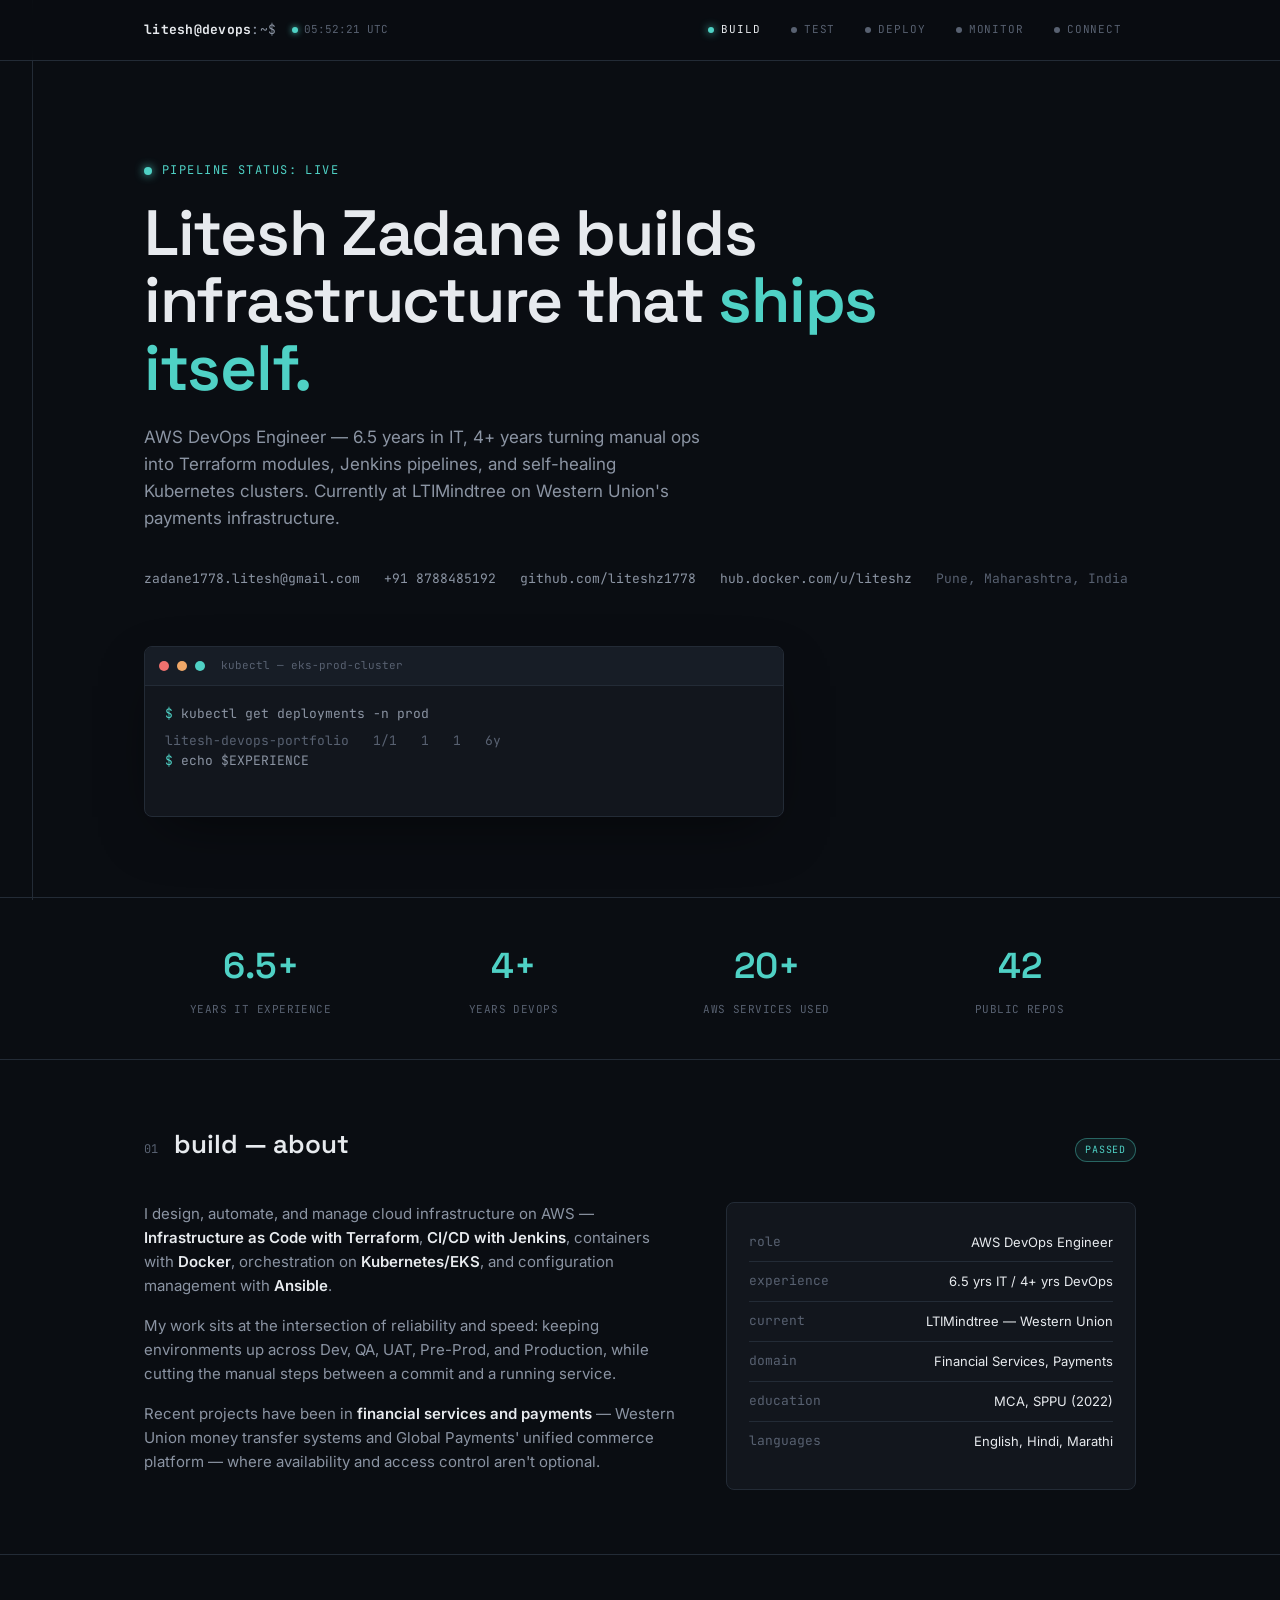
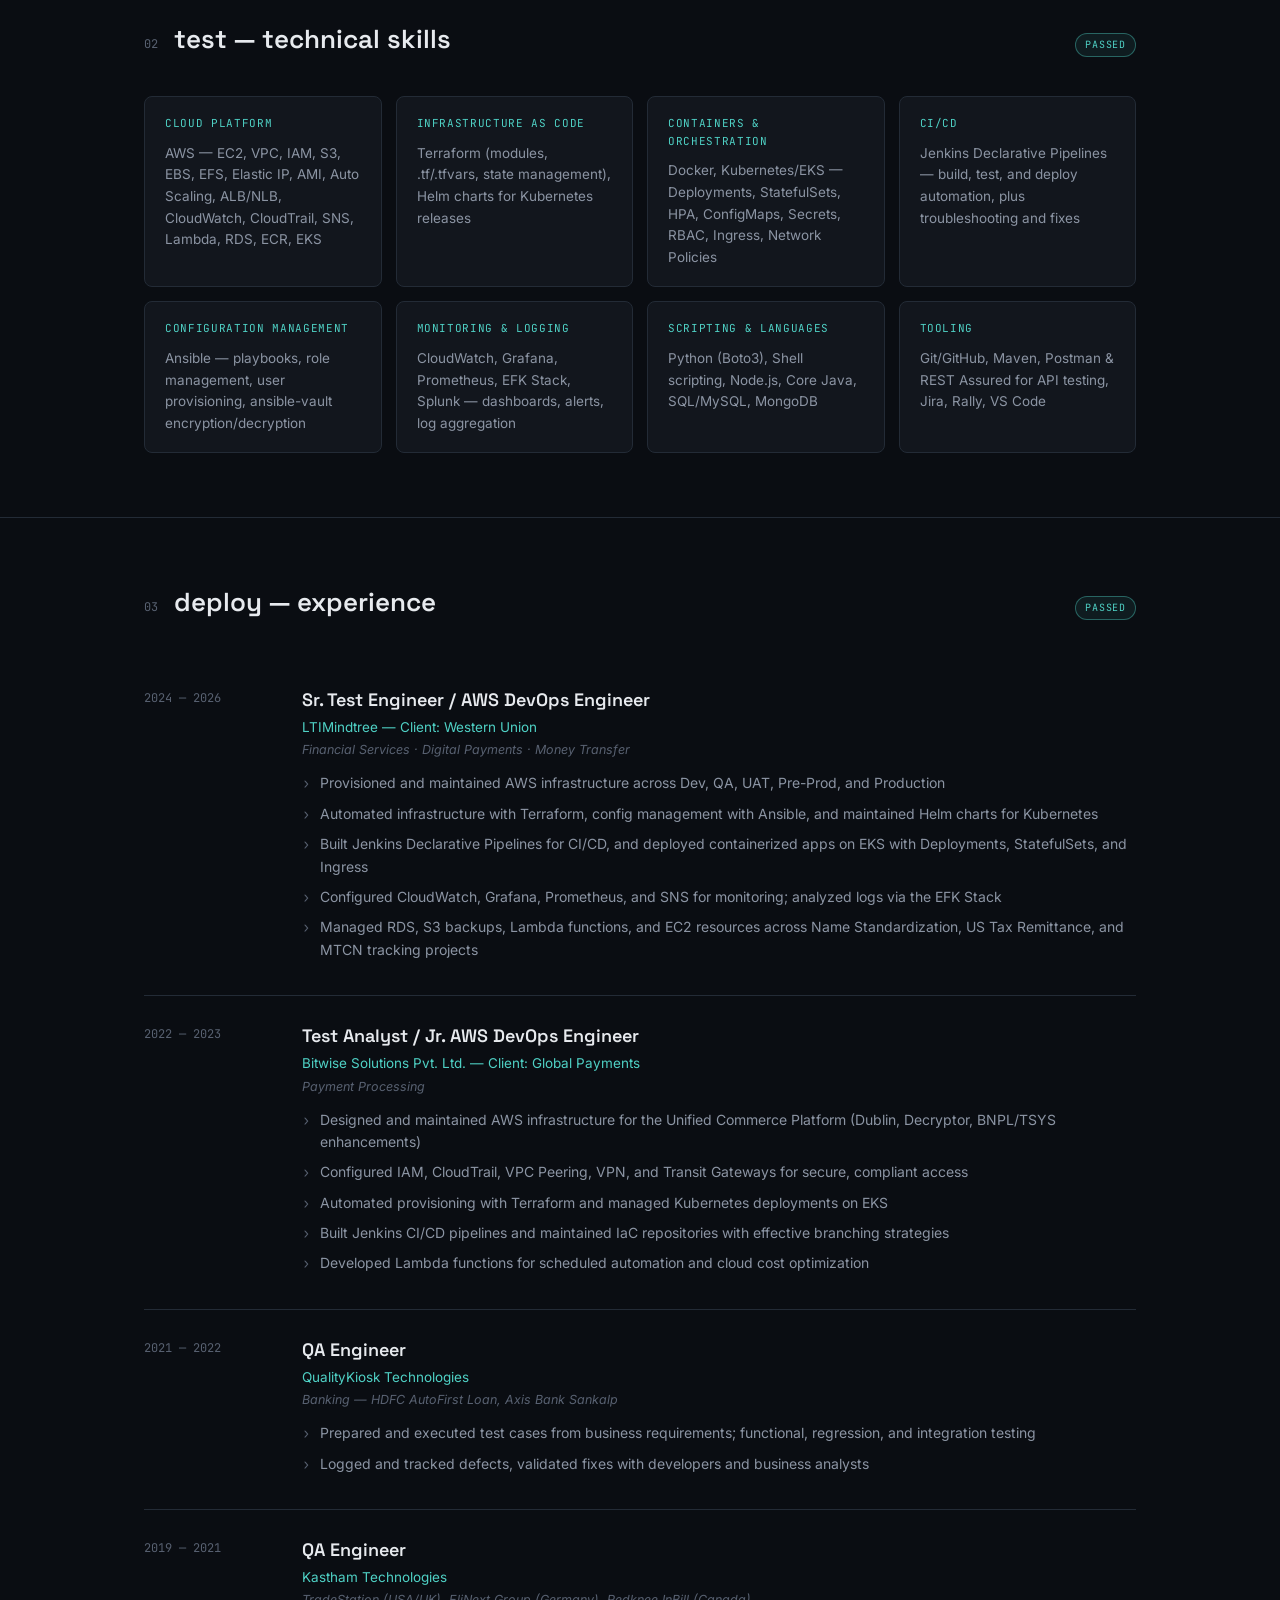
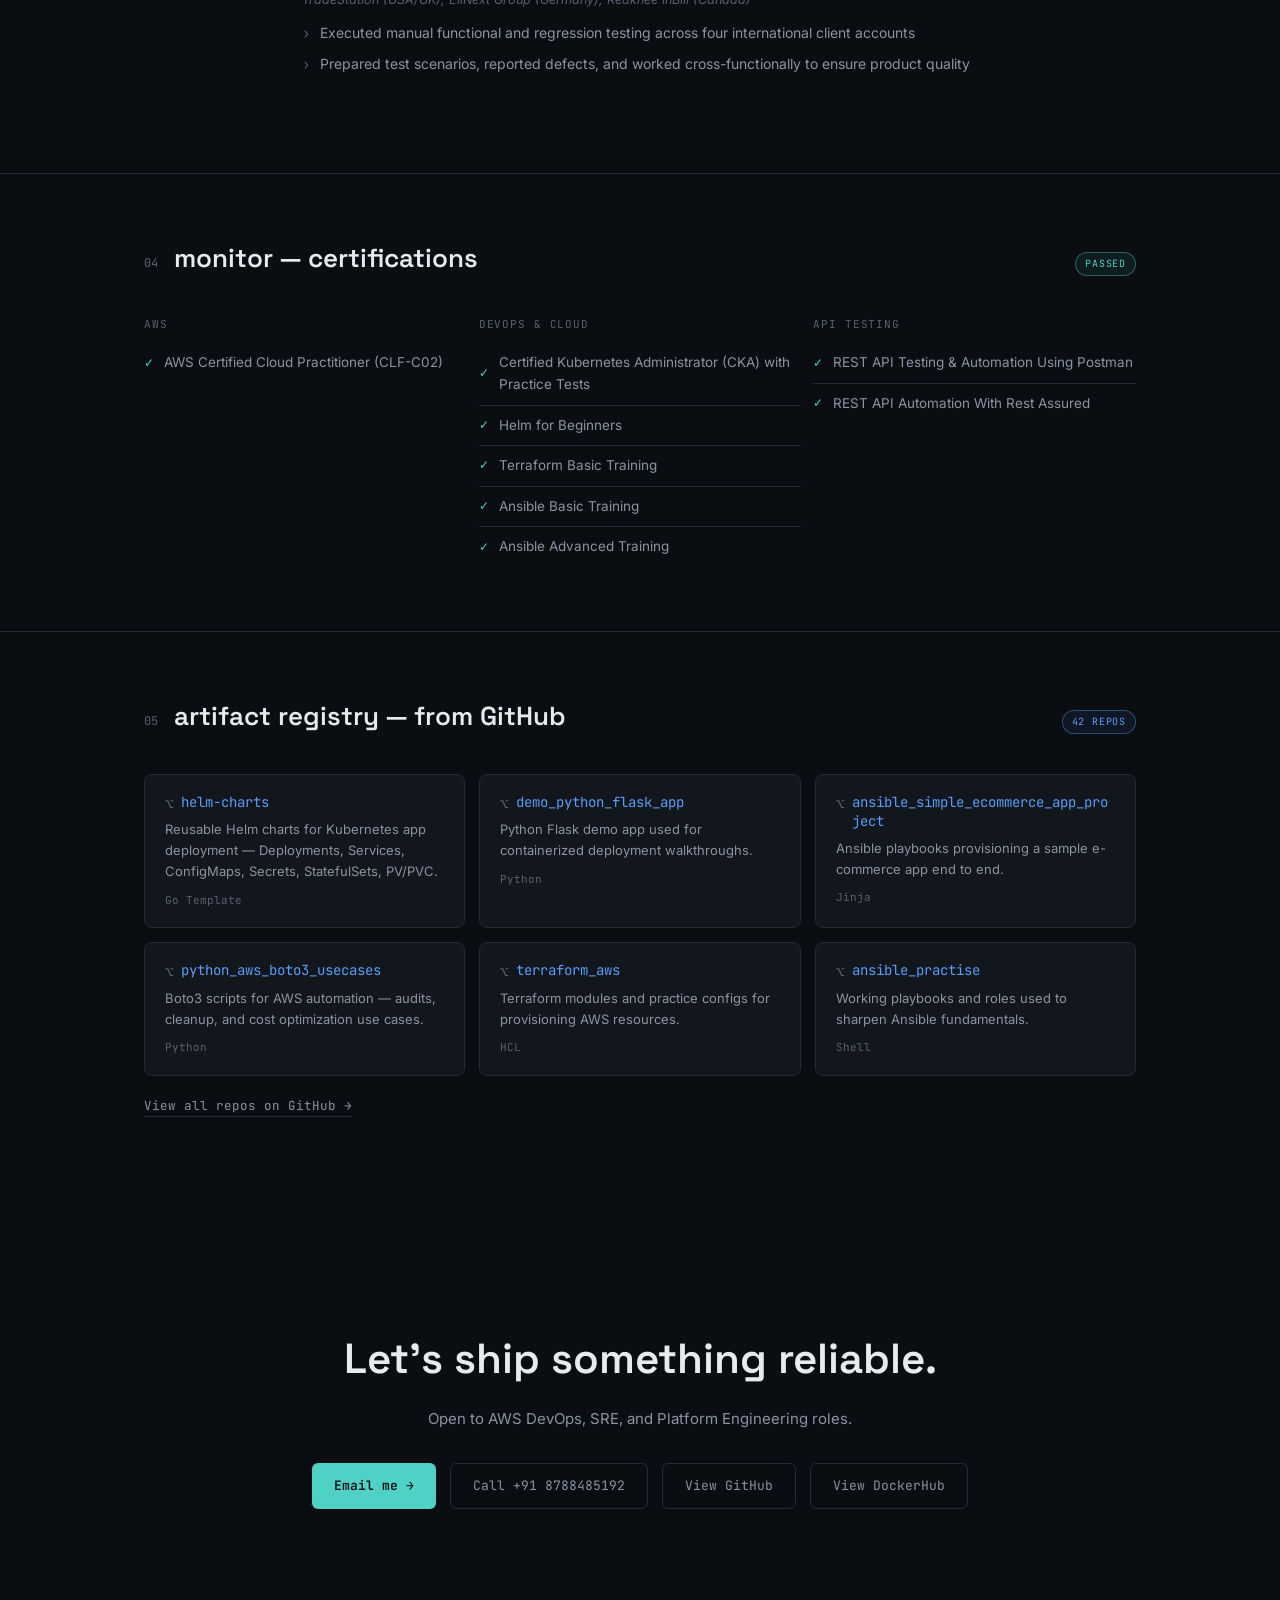
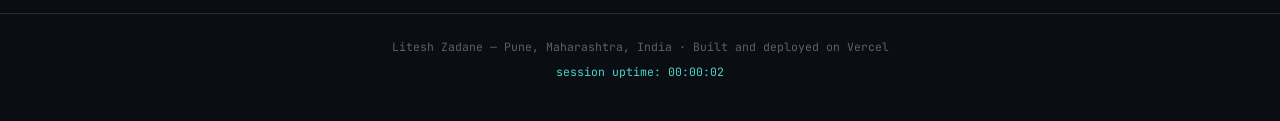
==== index.html @ 0a207b09 "Added code changes to handle error status codes - 22/07/2026" ====
<!DOCTYPE html>
<html lang="en">
<head>
<meta charset="UTF-8">
<meta name="viewport" content="width=device-width, initial-scale=1.0">
<title>Litesh Zadane — AWS DevOps Engineer</title>
<meta name="description" content="Litesh Zadane, AWS DevOps Engineer. Infrastructure as Code, Kubernetes, CI/CD, and cloud automation.">
<link rel="preconnect" href="https://fonts.googleapis.com">
<link href="https://fonts.googleapis.com/css2?family=Space+Grotesk:wght@400;500;600;700&family=Inter:wght@400;500;600&family=JetBrains+Mono:wght@400;500;600&display=swap" rel="stylesheet">
<style>
  :root{
    --bg:#0A0D12;
    --surface:#12161D;
    --surface-alt:#171D26;
    --border:#232B36;
    --text:#E7EAEE;
    --text-dim:#8B94A3;
    --text-faint:#586171;
    --teal:#4FD1C5;
    --amber:#F0A868;
    --blue:#5B9DF9;
    --red:#F0716E;
    --display: 'Space Grotesk', sans-serif;
    --body: 'Inter', sans-serif;
    --mono: 'JetBrains Mono', monospace;
  }
  *{margin:0;padding:0;box-sizing:border-box;}
  html{scroll-behavior:smooth;}
  body{
    background:var(--bg);
    color:var(--text);
    font-family:var(--body);
    line-height:1.6;
    overflow-x:hidden;
  }
  a{color:inherit;text-decoration:none;}
  .wrap{max-width:1040px;margin:0 auto;padding:0 24px;}

  /* ---------- Pipeline nav ---------- */
  .pipeline-nav{
    position:sticky;top:0;z-index:100;
    background:rgba(10,13,18,0.88);
    backdrop-filter:blur(10px);
    border-bottom:1px solid var(--border);
  }
  .pipeline-nav .wrap{
    display:flex;align-items:center;justify-content:space-between;
    height:60px;
  }
  .brand-group{display:flex;align-items:center;gap:16px;}
  .brand{font-family:var(--mono);font-size:13px;color:var(--text-dim);letter-spacing:0.02em;}
  .brand b{color:var(--text);}
  .live-clock{
    font-family:var(--mono);font-size:11px;color:var(--text-faint);
    display:flex;align-items:center;gap:6px;
  }
  .live-clock .pulse-dot{
    width:6px;height:6px;border-radius:50%;background:var(--teal);
    box-shadow:0 0 6px var(--teal);animation:pulse 2s ease-in-out infinite;
  }
  .stages{display:flex;gap:2px;align-items:center;}
  .stage-link{
    font-family:var(--mono);font-size:11px;letter-spacing:0.08em;text-transform:uppercase;
    color:var(--text-faint);padding:8px 14px;border-radius:3px;
    display:flex;align-items:center;gap:7px;transition:color .2s;
    cursor:pointer;
  }
  .stage-link .dot{width:6px;height:6px;border-radius:50%;background:var(--text-faint);transition:background .3s,box-shadow .3s;}
  .stage-link.active{color:var(--text);}
  .stage-link.active .dot{background:var(--teal);box-shadow:0 0 8px var(--teal);}
  .stage-link:hover{color:var(--text);}
  @media (max-width:720px){
    .stage-link span.label{display:none;}
    .stages{gap:10px;}
    .live-clock{display:none;}
  }

  /* ---------- Vertical pipeline rail ---------- */
  .rail{
    position:fixed;left:32px;top:0;bottom:0;width:1px;
    background:var(--border);z-index:1;
    display:none;
  }
  @media (min-width:1120px){.rail{display:block;}}
  .rail-fill{
    position:absolute;left:0;top:0;width:1px;background:var(--teal);
    height:0%;transition:height .15s linear;
    box-shadow:0 0 10px var(--teal);
  }

  /* ---------- Hero ---------- */
  .hero{padding:100px 0 80px;position:relative;}
  .eyebrow{
    font-family:var(--mono);font-size:12px;color:var(--teal);
    letter-spacing:0.12em;text-transform:uppercase;margin-bottom:20px;
    display:flex;align-items:center;gap:10px;
  }
  .eyebrow::before{content:'';width:8px;height:8px;background:var(--teal);border-radius:50%;
    box-shadow:0 0 10px var(--teal);animation:pulse 2s ease-in-out infinite;}
  @keyframes pulse{0%,100%{opacity:1;}50%{opacity:0.4;}}
  h1{
    font-family:var(--display);font-size:clamp(38px,6vw,64px);font-weight:600;
    line-height:1.05;letter-spacing:-0.02em;max-width:820px;
  }
  h1 .accent{color:var(--teal);}
  .hero-sub{
    font-size:17px;color:var(--text-dim);max-width:560px;margin-top:22px;
  }
  .hero-meta{
    display:flex;flex-wrap:wrap;gap:24px;margin-top:36px;
    font-family:var(--mono);font-size:13px;color:var(--text-faint);
  }
  .hero-meta a{color:var(--text-dim);border-bottom:1px solid transparent;transition:.2s;}
  .hero-meta a:hover{color:var(--teal);border-color:var(--teal);}

  /* terminal */
  .terminal{
    margin-top:56px;background:var(--surface);border:1px solid var(--border);
    border-radius:8px;overflow:hidden;max-width:640px;
    box-shadow:0 20px 60px -20px rgba(0,0,0,0.6);
  }
  .term-bar{
    display:flex;align-items:center;gap:8px;padding:10px 14px;
    background:var(--surface-alt);border-bottom:1px solid var(--border);
  }
  .term-dot{width:10px;height:10px;border-radius:50%;}
  .term-bar .t1{background:#F0716E;}.term-bar .t2{background:#F0A868;}.term-bar .t3{background:#4FD1C5;}
  .term-title{font-family:var(--mono);font-size:11px;color:var(--text-faint);margin-left:8px;}
  .term-body{padding:18px 20px;font-family:var(--mono);font-size:13px;min-height:130px;}
  .term-line{color:var(--text-dim);margin-bottom:6px;}
  .term-line .prompt{color:var(--teal);}
  .term-out{color:var(--text-faint);white-space:pre;}
  .cursor{display:inline-block;width:7px;height:14px;background:var(--teal);vertical-align:middle;animation:blink 1s step-end infinite;}
  @keyframes blink{50%{opacity:0;}}

  /* ---------- Live stats ---------- */
  #stats{padding:40px 0;border-top:1px solid var(--border);}
  .stats-grid{
    display:grid;grid-template-columns:repeat(auto-fit,minmax(140px,1fr));
    gap:20px;text-align:center;
  }
  .stat-num{
    font-family:var(--display);font-size:36px;font-weight:600;color:var(--teal);
  }
  .stat-label{
    font-family:var(--mono);font-size:11px;color:var(--text-faint);
    text-transform:uppercase;margin-top:6px;letter-spacing:0.04em;
  }

  /* ---------- Section shell ---------- */
  section{padding:64px 0;border-top:1px solid var(--border);position:relative;}
  .sec-head{display:flex;align-items:baseline;gap:16px;margin-bottom:36px;flex-wrap:wrap;}
  .sec-num{font-family:var(--mono);font-size:12px;color:var(--text-faint);}
  .sec-title{font-family:var(--display);font-size:26px;font-weight:600;}
  .status-chip{
    font-family:var(--mono);font-size:10px;letter-spacing:0.08em;text-transform:uppercase;
    padding:3px 9px;border-radius:100px;border:1px solid;margin-left:auto;
  }
  .status-chip.pass{color:var(--teal);border-color:rgba(79,209,197,0.4);background:rgba(79,209,197,0.08);}
  .status-chip.warn{color:var(--amber);border-color:rgba(240,168,104,0.4);background:rgba(240,168,104,0.08);}
  .status-chip.info{color:var(--blue);border-color:rgba(91,157,249,0.4);background:rgba(91,157,249,0.08);}

  /* ---------- About ---------- */
  .about-grid{display:grid;grid-template-columns:1.3fr 1fr;gap:48px;}
  @media (max-width:780px){.about-grid{grid-template-columns:1fr;}}
  .about-grid p{color:var(--text-dim);margin-bottom:16px;font-size:15px;}
  .about-grid p b{color:var(--text);font-weight:600;}
  .facts{background:var(--surface);border:1px solid var(--border);border-radius:8px;padding:20px 22px;}
  .fact-row{display:flex;justify-content:space-between;padding:9px 0;border-bottom:1px solid var(--border);font-size:13px;}
  .fact-row:last-child{border-bottom:none;}
  .fact-row .k{color:var(--text-faint);font-family:var(--mono);}
  .fact-row .v{color:var(--text);text-align:right;}

  /* ---------- Skills / architecture groups ---------- */
  .arch-grid{display:grid;grid-template-columns:repeat(auto-fit,minmax(230px,1fr));gap:14px;}
  .arch-card{
    background:var(--surface);border:1px solid var(--border);border-radius:8px;padding:18px 20px;
    transition:border-color .2s,transform .2s;
  }
  .arch-card:hover{border-color:var(--teal);transform:translateY(-2px);}
  .arch-card .arch-label{
    font-family:var(--mono);font-size:11px;color:var(--teal);letter-spacing:0.06em;
    text-transform:uppercase;margin-bottom:10px;display:block;
  }
  .arch-card p{font-size:13.5px;color:var(--text-dim);}

  /* ---------- Experience timeline ---------- */
  .exp-item{
    display:grid;grid-template-columns:130px 1fr;gap:28px;padding:26px 0;
    border-bottom:1px solid var(--border);
  }
  .exp-item:last-child{border-bottom:none;}
  @media (max-width:640px){.exp-item{grid-template-columns:1fr;gap:8px;}}
  .exp-time{font-family:var(--mono);font-size:12px;color:var(--text-faint);padding-top:3px;}
  .exp-role{font-family:var(--display);font-size:18px;font-weight:600;margin-bottom:2px;}
  .exp-org{font-size:13.5px;color:var(--teal);margin-bottom:2px;}
  .exp-domain{font-size:12.5px;color:var(--text-faint);margin-bottom:12px;font-style:italic;}
  .exp-list{list-style:none;}
  .exp-list li{
    position:relative;padding-left:18px;font-size:14px;color:var(--text-dim);margin-bottom:8px;
  }
  .exp-list li::before{content:'›';position:absolute;left:0;color:var(--text-faint);font-family:var(--mono);}

  /* ---------- Certifications ---------- */
  .cert-grid{display:grid;grid-template-columns:repeat(auto-fit,minmax(260px,1fr));gap:12px;}
  .cert-group-title{
    font-family:var(--mono);font-size:11px;color:var(--text-faint);text-transform:uppercase;
    letter-spacing:0.08em;margin-bottom:10px;
  }
  .cert-row{
    display:flex;align-items:center;gap:10px;padding:9px 0;font-size:13.5px;color:var(--text-dim);
    border-bottom:1px solid var(--border);
  }
  .cert-row:last-child{border-bottom:none;}
  .cert-check{color:var(--teal);font-family:var(--mono);font-size:12px;}
  a.cert-row{transition:color .2s;}
  a.cert-row:hover{color:var(--teal);}

  /* ---------- Repos / connect ---------- */
  .repo-grid{display:grid;grid-template-columns:repeat(auto-fit,minmax(240px,1fr));gap:14px;}
  .repo-card{
    display:block;background:var(--surface);border:1px solid var(--border);border-radius:8px;padding:18px 20px;
    transition:border-color .2s;
  }
  .repo-card:hover{border-color:var(--blue);}
  .repo-name{
    font-family:var(--mono);font-size:14px;color:var(--blue);margin-bottom:6px;
    display:flex;align-items:flex-start;gap:8px;
    overflow-wrap:anywhere;
    word-break:break-word;
    line-height:1.4;
  }
  .repo-name::before{content:'⌥';color:var(--text-faint);flex-shrink:0;margin-top:1px;}
  .repo-desc{font-size:13px;color:var(--text-dim);margin-bottom:10px;}
  .repo-lang{font-family:var(--mono);font-size:11px;color:var(--text-faint);}
  .repo-row-more{
    font-family:var(--mono);font-size:12.5px;color:var(--text-dim);
    border-bottom:1px solid var(--border);padding-bottom:2px;transition:.2s;
  }
  .repo-row-more:hover{color:var(--blue);border-color:var(--blue);}

  /* ---------- Contact / footer ---------- */
  .contact-cta{
    text-align:center;padding:80px 0 40px;
  }
  .contact-cta h2{font-family:var(--display);font-size:clamp(28px,4vw,42px);font-weight:600;margin-bottom:14px;}
  .contact-cta p{color:var(--text-dim);font-size:15px;margin-bottom:32px;}
  .cta-row{display:flex;gap:14px;justify-content:center;flex-wrap:wrap;}
  .btn{
    font-family:var(--mono);font-size:13px;padding:12px 22px;border-radius:6px;
    display:inline-flex;align-items:center;gap:8px;transition:.2s;
  }
  .btn-primary{background:var(--teal);color:#0A0D12;font-weight:600;}
  .btn-primary:hover{background:#6be0d5;}
  .btn-ghost{border:1px solid var(--border);color:var(--text-dim);}
  .btn-ghost:hover{border-color:var(--text-dim);color:var(--text);}

  footer{
    padding:24px 0 40px;text-align:center;font-family:var(--mono);
    font-size:11.5px;color:var(--text-faint);border-top:1px solid var(--border);
  }
  footer .uptime-line{margin-top:6px;color:var(--teal);}

  /* ---------- Back to top ---------- */
  .back-to-top{
    position:fixed;right:24px;bottom:24px;z-index:90;
    width:42px;height:42px;border-radius:8px;
    background:var(--surface);border:1px solid var(--border);
    color:var(--text-dim);font-family:var(--mono);font-size:16px;
    display:flex;align-items:center;justify-content:center;
    cursor:pointer;opacity:0;pointer-events:none;
    transform:translateY(8px);
    transition:opacity .25s,transform .25s,border-color .2s,color .2s;
  }
  .back-to-top.visible{opacity:1;pointer-events:auto;transform:translateY(0);}
  .back-to-top:hover{border-color:var(--teal);color:var(--teal);}
  @media (max-width:640px){
    .back-to-top{right:16px;bottom:16px;width:38px;height:38px;}
  }
</style>
</head>
<body>

<div class="rail"><div class="rail-fill" id="railFill"></div></div>

<nav class="pipeline-nav">
  <div class="wrap">
    <div class="brand-group">
      <div class="brand"><b>litesh@devops</b>:~$</div>
      <div class="live-clock">
        <span class="pulse-dot"></span>
        <span id="clockText">--:--:-- UTC</span>
      </div>
    </div>
    <div class="stages" id="stages">
      <a class="stage-link" data-target="about"><span class="dot"></span><span class="label">build</span></a>
      <a class="stage-link" data-target="skills"><span class="dot"></span><span class="label">test</span></a>
      <a class="stage-link" data-target="experience"><span class="dot"></span><span class="label">deploy</span></a>
      <a class="stage-link" data-target="certifications"><span class="dot"></span><span class="label">monitor</span></a>
      <a class="stage-link" data-target="contact"><span class="dot"></span><span class="label">connect</span></a>
    </div>
  </div>
</nav>

<header class="hero">
  <div class="wrap">
    <div class="eyebrow">pipeline status: live</div>
    <h1>Litesh Zadane builds infrastructure that<span class="accent"> ships itself.</span></h1>
    <p class="hero-sub">AWS DevOps Engineer — 6.5 years in IT, 4+ years turning manual ops into Terraform modules, Jenkins pipelines, and self-healing Kubernetes clusters. Currently at LTIMindtree on Western Union's payments infrastructure.</p>
    <div class="hero-meta">
		<a href="mailto:zadane1778.litesh@gmail.com">zadane1778.litesh@gmail.com</a>
		<a href="tel:+918788485192">+91 8788485192</a>
		<a href="https://github.com/liteshz1778" target="_blank" rel="noopener">github.com/liteshz1778</a>
		<a href="https://hub.docker.com/u/liteshz" target="_blank" rel="noopener">hub.docker.com/u/liteshz</a>
		<span>Pune, Maharashtra, India</span>
	</div>

    <div class="terminal">
      <div class="term-bar">
        <span class="term-dot t1"></span><span class="term-dot t2"></span><span class="term-dot t3"></span>
        <span class="term-title">kubectl — eks-prod-cluster</span>
      </div>
      <div class="term-body" id="termBody"></div>
    </div>
  </div>
</header>

<section id="stats">
  <div class="wrap">
    <div class="stats-grid">
      <div>
        <div class="stat-num" data-target="6.5" data-suffix="+" id="stat1">0</div>
        <div class="stat-label">years IT experience</div>
      </div>
      <div>
        <div class="stat-num" data-target="4" data-suffix="+" id="stat2">0</div>
        <div class="stat-label">years DevOps</div>
      </div>
      <div>
        <div class="stat-num" data-target="20" data-suffix="+" id="stat3">0</div>
        <div class="stat-label">AWS services used</div>
      </div>
      <div>
        <div class="stat-num" data-target="42" data-suffix="" id="stat4">0</div>
        <div class="stat-label">public repos</div>
      </div>
    </div>
  </div>
</section>

<section id="about">
  <div class="wrap">
    <div class="sec-head">
      <span class="sec-num">01</span>
      <span class="sec-title">build — about</span>
      <span class="status-chip pass">passed</span>
    </div>
    <div class="about-grid">
      <div>
        <p>I design, automate, and manage cloud infrastructure on AWS — <b>Infrastructure as Code with Terraform</b>, <b>CI/CD with Jenkins</b>, containers with <b>Docker</b>, orchestration on <b>Kubernetes/EKS</b>, and configuration management with <b>Ansible</b>.</p>
        <p>My work sits at the intersection of reliability and speed: keeping environments up across Dev, QA, UAT, Pre-Prod, and Production, while cutting the manual steps between a commit and a running service.</p>
        <p>Recent projects have been in <b>financial services and payments</b> — Western Union money transfer systems and Global Payments' unified commerce platform — where availability and access control aren't optional.</p>
      </div>
      <div class="facts">
        <div class="fact-row"><span class="k">role</span><span class="v">AWS DevOps Engineer</span></div>
        <div class="fact-row"><span class="k">experience</span><span class="v">6.5 yrs IT / 4+ yrs DevOps</span></div>
        <div class="fact-row"><span class="k">current</span><span class="v">LTIMindtree — Western Union</span></div>
        <div class="fact-row"><span class="k">domain</span><span class="v">Financial Services, Payments</span></div>
        <div class="fact-row"><span class="k">education</span><span class="v">MCA, SPPU (2022)</span></div>
        <div class="fact-row"><span class="k">languages</span><span class="v">English, Hindi, Marathi</span></div>
      </div>
    </div>
  </div>
</section>

<section id="skills">
  <div class="wrap">
    <div class="sec-head">
      <span class="sec-num">02</span>
      <span class="sec-title">test — technical skills</span>
      <span class="status-chip pass">passed</span>
    </div>
    <div class="arch-grid">
      <div class="arch-card">
        <span class="arch-label">Cloud Platform</span>
        <p>AWS — EC2, VPC, IAM, S3, EBS, EFS, Elastic IP, AMI, Auto Scaling, ALB/NLB, CloudWatch, CloudTrail, SNS, Lambda, RDS, ECR, EKS</p>
      </div>
      <div class="arch-card">
        <span class="arch-label">Infrastructure as Code</span>
        <p>Terraform (modules, .tf/.tfvars, state management), Helm charts for Kubernetes releases</p>
      </div>
      <div class="arch-card">
        <span class="arch-label">Containers & Orchestration</span>
        <p>Docker, Kubernetes/EKS — Deployments, StatefulSets, HPA, ConfigMaps, Secrets, RBAC, Ingress, Network Policies</p>
      </div>
      <div class="arch-card">
        <span class="arch-label">CI/CD</span>
        <p>Jenkins Declarative Pipelines — build, test, and deploy automation, plus troubleshooting and fixes</p>
      </div>
      <div class="arch-card">
        <span class="arch-label">Configuration Management</span>
        <p>Ansible — playbooks, role management, user provisioning, ansible-vault encryption/decryption</p>
      </div>
      <div class="arch-card">
        <span class="arch-label">Monitoring & Logging</span>
        <p>CloudWatch, Grafana, Prometheus, EFK Stack, Splunk — dashboards, alerts, log aggregation</p>
      </div>
      <div class="arch-card">
        <span class="arch-label">Scripting & Languages</span>
        <p>Python (Boto3), Shell scripting, Node.js, Core Java, SQL/MySQL, MongoDB</p>
      </div>
      <div class="arch-card">
        <span class="arch-label">Tooling</span>
        <p>Git/GitHub, Maven, Postman & REST Assured for API testing, Jira, Rally, VS Code</p>
      </div>
    </div>
  </div>
</section>

<section id="experience">
  <div class="wrap">
    <div class="sec-head">
      <span class="sec-num">03</span>
      <span class="sec-title">deploy — experience</span>
      <span class="status-chip pass">passed</span>
    </div>

    <div class="exp-item">
      <div class="exp-time">2024 — 2026</div>
      <div>
        <div class="exp-role">Sr. Test Engineer / AWS DevOps Engineer</div>
        <div class="exp-org">LTIMindtree — Client: Western Union</div>
        <div class="exp-domain">Financial Services · Digital Payments · Money Transfer</div>
        <ul class="exp-list">
          <li>Provisioned and maintained AWS infrastructure across Dev, QA, UAT, Pre-Prod, and Production</li>
          <li>Automated infrastructure with Terraform, config management with Ansible, and maintained Helm charts for Kubernetes</li>
          <li>Built Jenkins Declarative Pipelines for CI/CD, and deployed containerized apps on EKS with Deployments, StatefulSets, and Ingress</li>
          <li>Configured CloudWatch, Grafana, Prometheus, and SNS for monitoring; analyzed logs via the EFK Stack</li>
          <li>Managed RDS, S3 backups, Lambda functions, and EC2 resources across Name Standardization, US Tax Remittance, and MTCN tracking projects</li>
        </ul>
      </div>
    </div>

    <div class="exp-item">
      <div class="exp-time">2022 — 2023</div>
      <div>
        <div class="exp-role">Test Analyst / Jr. AWS DevOps Engineer</div>
        <div class="exp-org">Bitwise Solutions Pvt. Ltd. — Client: Global Payments</div>
        <div class="exp-domain">Payment Processing</div>
        <ul class="exp-list">
          <li>Designed and maintained AWS infrastructure for the Unified Commerce Platform (Dublin, Decryptor, BNPL/TSYS enhancements)</li>
          <li>Configured IAM, CloudTrail, VPC Peering, VPN, and Transit Gateways for secure, compliant access</li>
          <li>Automated provisioning with Terraform and managed Kubernetes deployments on EKS</li>
          <li>Built Jenkins CI/CD pipelines and maintained IaC repositories with effective branching strategies</li>
          <li>Developed Lambda functions for scheduled automation and cloud cost optimization</li>
        </ul>
      </div>
    </div>

    <div class="exp-item">
      <div class="exp-time">2021 — 2022</div>
      <div>
        <div class="exp-role">QA Engineer</div>
        <div class="exp-org">QualityKiosk Technologies</div>
        <div class="exp-domain">Banking — HDFC AutoFirst Loan, Axis Bank Sankalp</div>
        <ul class="exp-list">
          <li>Prepared and executed test cases from business requirements; functional, regression, and integration testing</li>
          <li>Logged and tracked defects, validated fixes with developers and business analysts</li>
        </ul>
      </div>
    </div>

    <div class="exp-item">
      <div class="exp-time">2019 — 2021</div>
      <div>
        <div class="exp-role">QA Engineer</div>
        <div class="exp-org">Kastham Technologies</div>
        <div class="exp-domain">TradeStation (USA/UK), EliNext Group (Germany), Redknee InBill (Canada)</div>
        <ul class="exp-list">
          <li>Executed manual functional and regression testing across four international client accounts</li>
          <li>Prepared test scenarios, reported defects, and worked cross-functionally to ensure product quality</li>
        </ul>
      </div>
    </div>
  </div>
</section>

<section id="certifications">
  <div class="wrap">
    <div class="sec-head">
      <span class="sec-num">04</span>
      <span class="sec-title">monitor — certifications</span>
      <span class="status-chip pass">passed</span>
    </div>
    <div class="cert-grid">
      <div>
        <div class="cert-group-title">AWS</div>
        <a class="cert-row" href="https://www.credly.com/badges/4b4a07da-2f17-4f1e-a7d3-8e8f2d9840f3/public_url" target="_blank" rel="noopener"><span class="cert-check">✓</span>AWS Certified Cloud Practitioner (CLF-C02)</a>
      </div>
      <div>
        <div class="cert-group-title">DevOps & Cloud</div>
		<a class="cert-row" href="https://drive.google.com/file/d/1OXgvT6BqFUJUmI0Ptsx9UCZpzEe6P09r/view?usp=sharing" target="_blank" rel="noopener"><span class="cert-check">✓</span>Certified Kubernetes Administrator (CKA) with Practice Tests</a>
        <a class="cert-row" href="https://drive.google.com/file/d/1za4R7vW9BiBj8br8CqwAgN-_w2k53ZOo/view?usp=sharing" target="_blank" rel="noopener"><span class="cert-check">✓</span>Helm for Beginners</a>
		<a class="cert-row" href="https://drive.google.com/file/d/1hFJfO7uy8Bmp5AzfwckwV6vWiZSdDafA/view?usp=sharing" target="_blank" rel="noopener"><span class="cert-check">✓</span>Terraform Basic Training</a>
        <a class="cert-row" href="https://drive.google.com/file/d/1JxCQ30G57xE5-FO89owgsiDf-6UsOGMl/view?usp=sharing" target="_blank" rel="noopener"><span class="cert-check">✓</span>Ansible Basic Training</a>
        <a class="cert-row" href="https://drive.google.com/file/d/1VId1SE8SGYMx5INRwm32GpGJWgmzpRpr/view?usp=sharing" target="_blank" rel="noopener"><span class="cert-check">✓</span>Ansible Advanced Training</a>
      </div>
      <div>
        <div class="cert-group-title">API Testing</div>
        <a class="cert-row" href="https://drive.google.com/file/d/1ZDgOKyPGfd_nFa-uc-7gtHqW1usqID0k/view?usp=sharing" target="_blank" rel="noopener"><span class="cert-check">✓</span>REST API Testing & Automation Using Postman</a>
        <a class="cert-row" href="https://drive.google.com/file/d/16E2eHr2bgScjb9_4tCHXx4Zk4_zFjn68/view?usp=sharing" target="_blank" rel="noopener"><span class="cert-check">✓</span>REST API Automation With Rest Assured</a>
      </div>
    </div>
  </div>
</section>

<section id="repos">
  <div class="wrap">
    <div class="sec-head">
      <span class="sec-num">05</span>
      <span class="sec-title">artifact registry — from GitHub</span>
      <span class="status-chip info" id="repoCountChip">42 repos</span>
    </div>
    <div class="repo-grid" id="repoGrid">
      <!-- Static fallback, shown only if the live GitHub API fetch fails or is rate-limited -->
      <a class="repo-card" href="https://github.com/liteshz1778/helm-charts" target="_blank" rel="noopener">
        <div class="repo-name">helm-charts</div>
        <div class="repo-desc">Reusable Helm charts for Kubernetes app deployment — Deployments, Services, ConfigMaps, Secrets, StatefulSets, PV/PVC.</div>
        <div class="repo-lang">Go Template</div>
      </a>
      <a class="repo-card" href="https://github.com/liteshz1778/demo_python_flask_app" target="_blank" rel="noopener">
        <div class="repo-name">demo_python_flask_app</div>
        <div class="repo-desc">Python Flask demo app used for containerized deployment walkthroughs.</div>
        <div class="repo-lang">Python</div>
      </a>
      <a class="repo-card" href="https://github.com/liteshz1778/ansible_simple_ecommerce_app_project" target="_blank" rel="noopener">
        <div class="repo-name">ansible_simple_ecommerce_app_project</div>
        <div class="repo-desc">Ansible playbooks provisioning a sample e-commerce app end to end.</div>
        <div class="repo-lang">Jinja</div>
      </a>
      <a class="repo-card" href="https://github.com/liteshz1778/python_aws_boto3_usecases" target="_blank" rel="noopener">
        <div class="repo-name">python_aws_boto3_usecases</div>
        <div class="repo-desc">Boto3 scripts for AWS automation — audits, cleanup, and cost optimization use cases.</div>
        <div class="repo-lang">Python</div>
      </a>
      <a class="repo-card" href="https://github.com/liteshz1778/terraform_aws" target="_blank" rel="noopener">
        <div class="repo-name">terraform_aws</div>
        <div class="repo-desc">Terraform modules and practice configs for provisioning AWS resources.</div>
        <div class="repo-lang">HCL</div>
      </a>
      <a class="repo-card" href="https://github.com/liteshz1778/ansible_practise" target="_blank" rel="noopener">
        <div class="repo-name">ansible_practise</div>
        <div class="repo-desc">Working playbooks and roles used to sharpen Ansible fundamentals.</div>
        <div class="repo-lang">Shell</div>
      </a>
    </div>
    <div style="margin-top:16px;">
      <a class="repo-row-more" href="https://github.com/liteshz1778?tab=repositories" target="_blank" rel="noopener">View all repos on GitHub →</a>
    </div>
  </div>
</section>

<section id="contact" style="border-top:none;">
  <div class="wrap contact-cta">
    <h2>Let's ship something reliable.</h2>
    <p>Open to AWS DevOps, SRE, and Platform Engineering roles.</p>
    <div class="cta-row">
      <a class="btn btn-primary" href="mailto:zadane1778.litesh@gmail.com">Email me →</a>
	  <a class="btn btn-ghost" href="tel:+918788485192">Call +91 8788485192</a>
      <a class="btn btn-ghost" href="https://github.com/liteshz1778" target="_blank" rel="noopener">View GitHub</a>
	  <a class="btn btn-ghost" href="https://hub.docker.com/u/liteshz" target="_blank" rel="noopener">View DockerHub</a>
    </div>
  </div>
</section>

<button class="back-to-top" id="backToTop" aria-label="Back to top">↑</button>

<footer>
  Litesh Zadane — Pune, Maharashtra, India · Built and deployed on Vercel
  <div class="uptime-line">session uptime: <span id="uptime">00:00:00</span></div>
</footer>

<script src="script.js"></script>
</body>
</html>
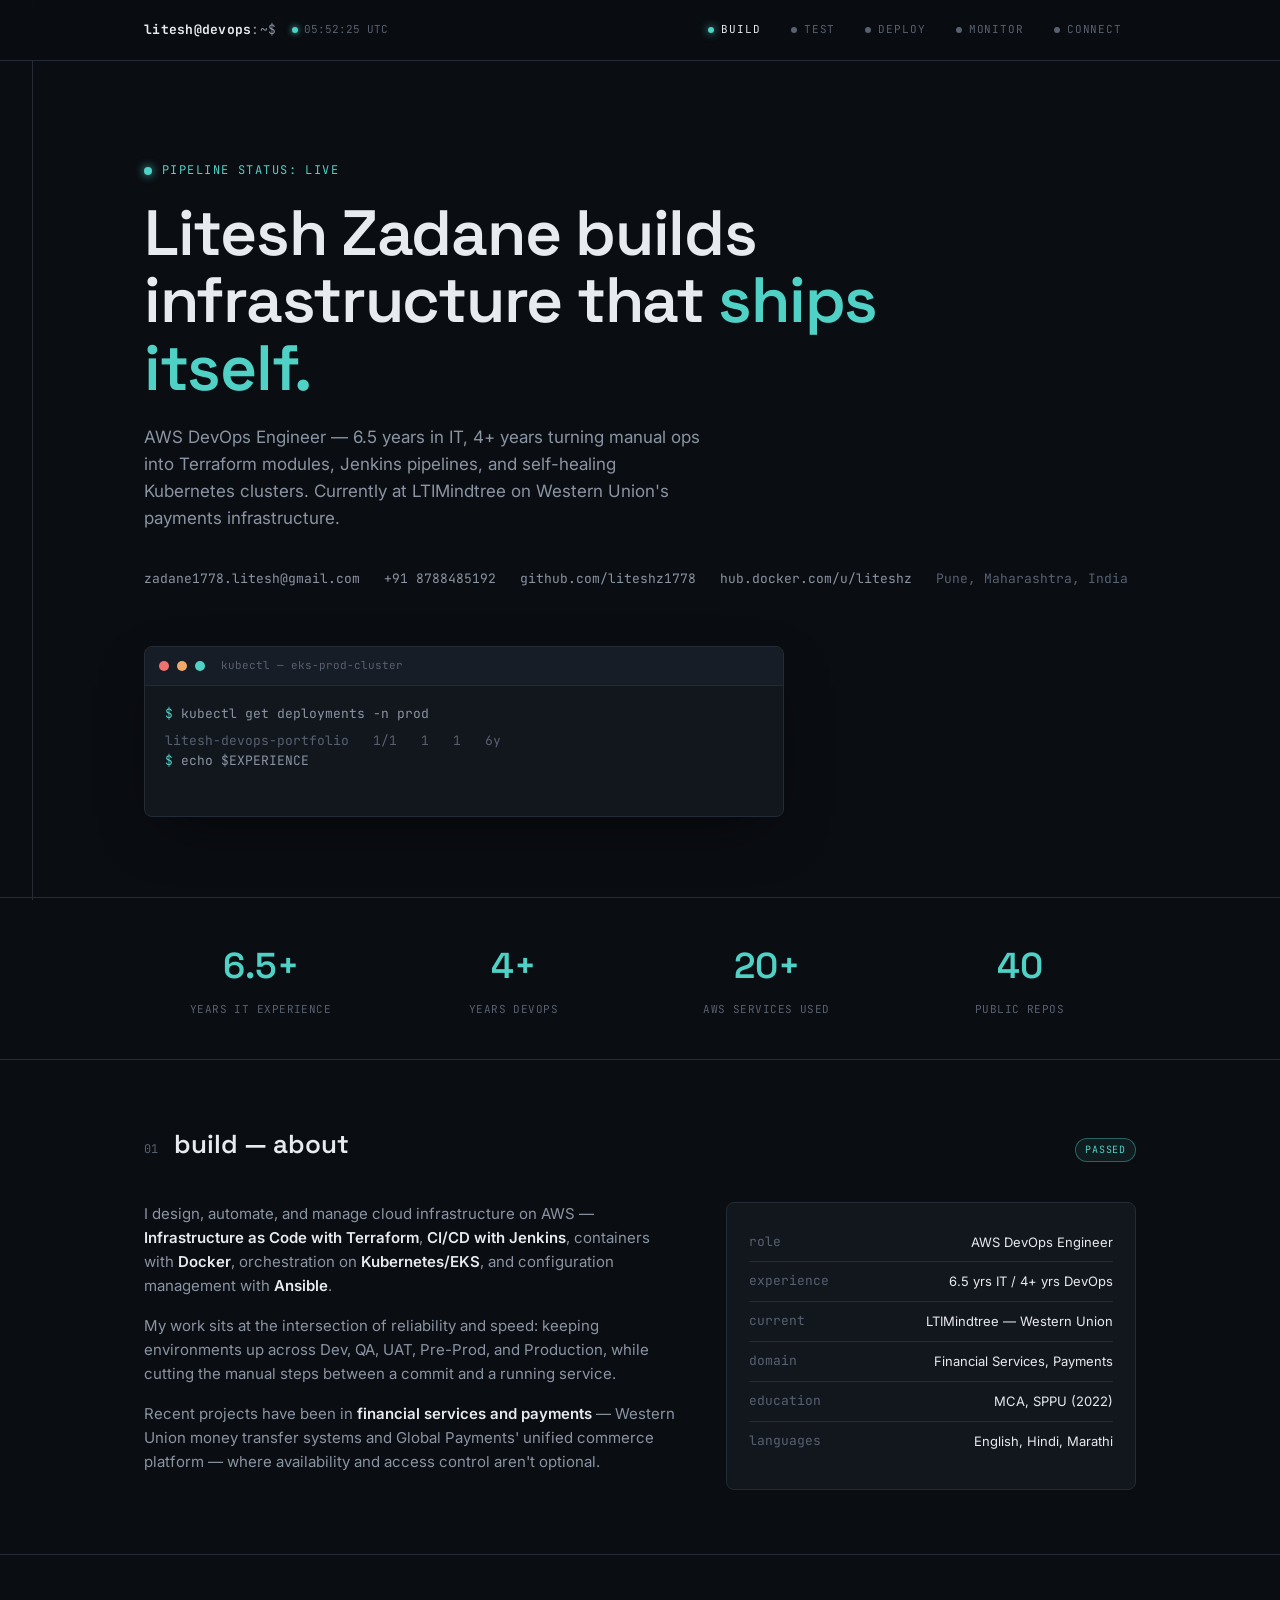
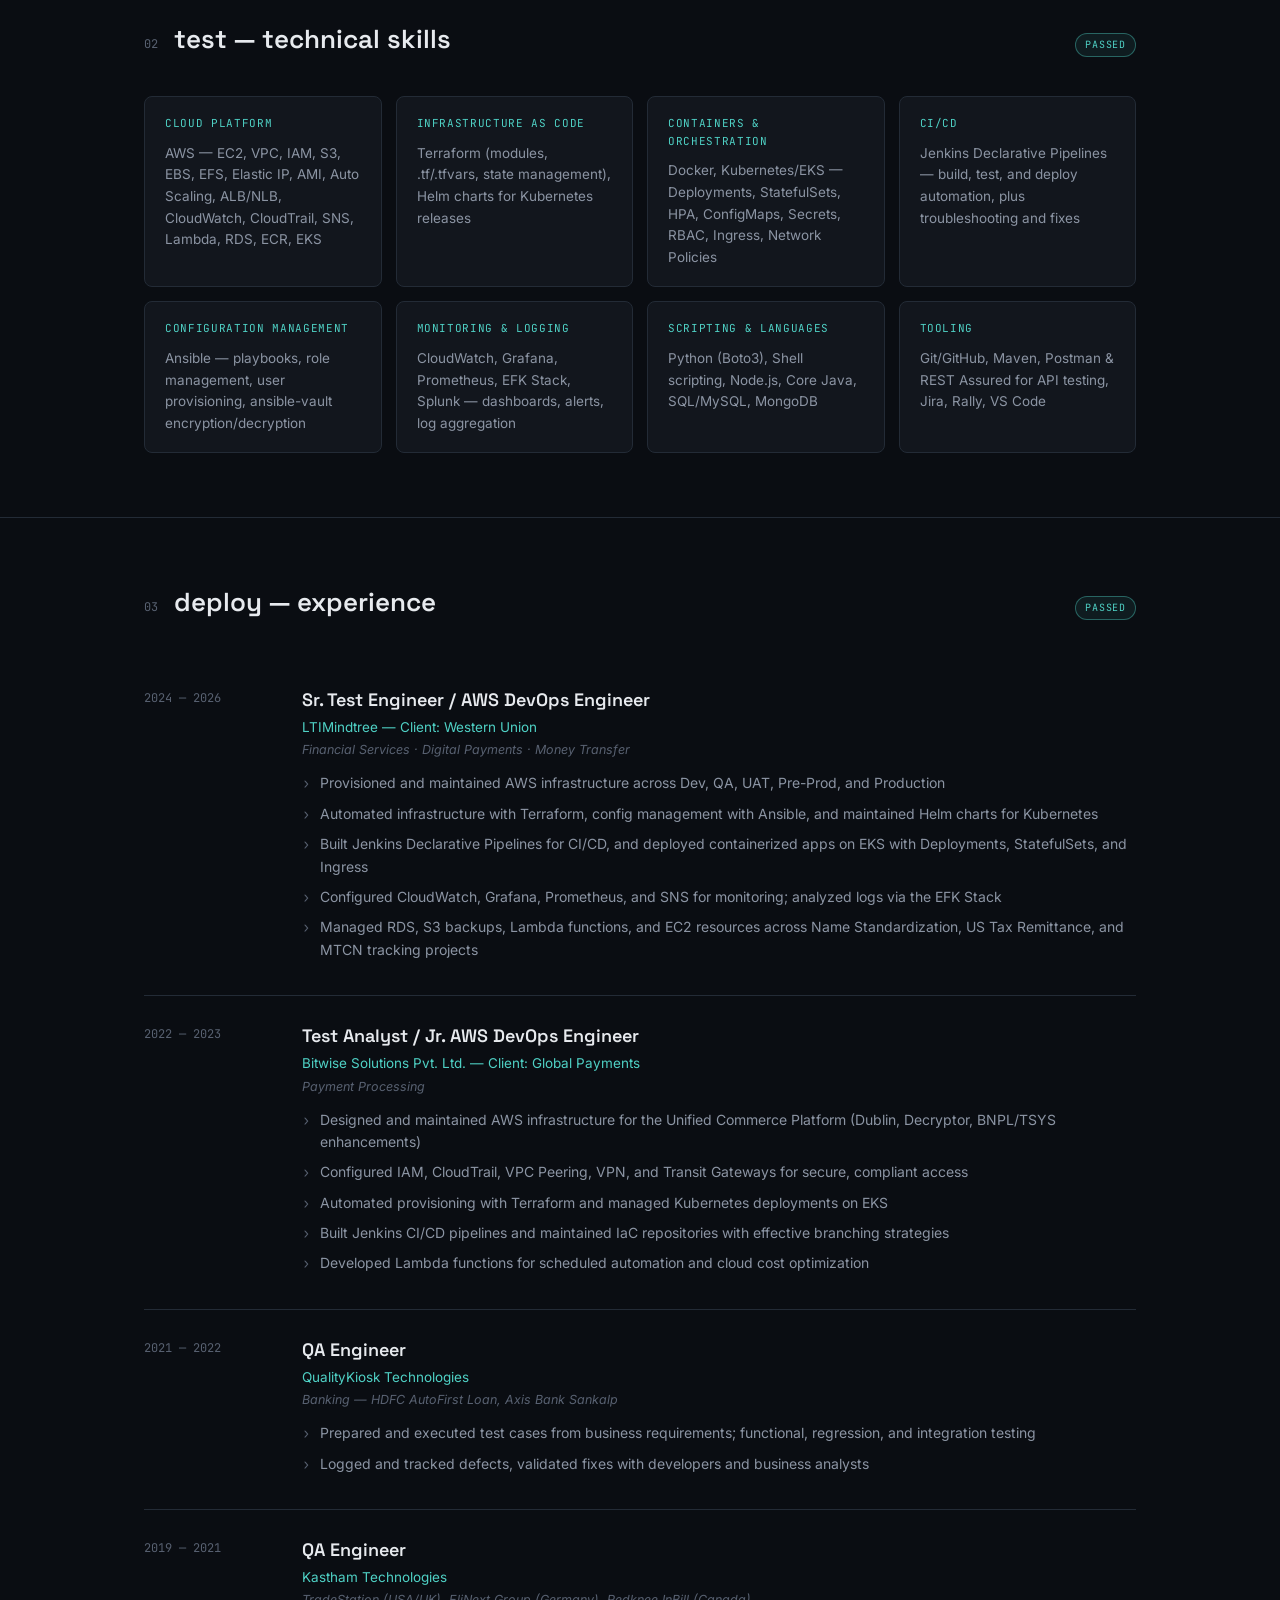
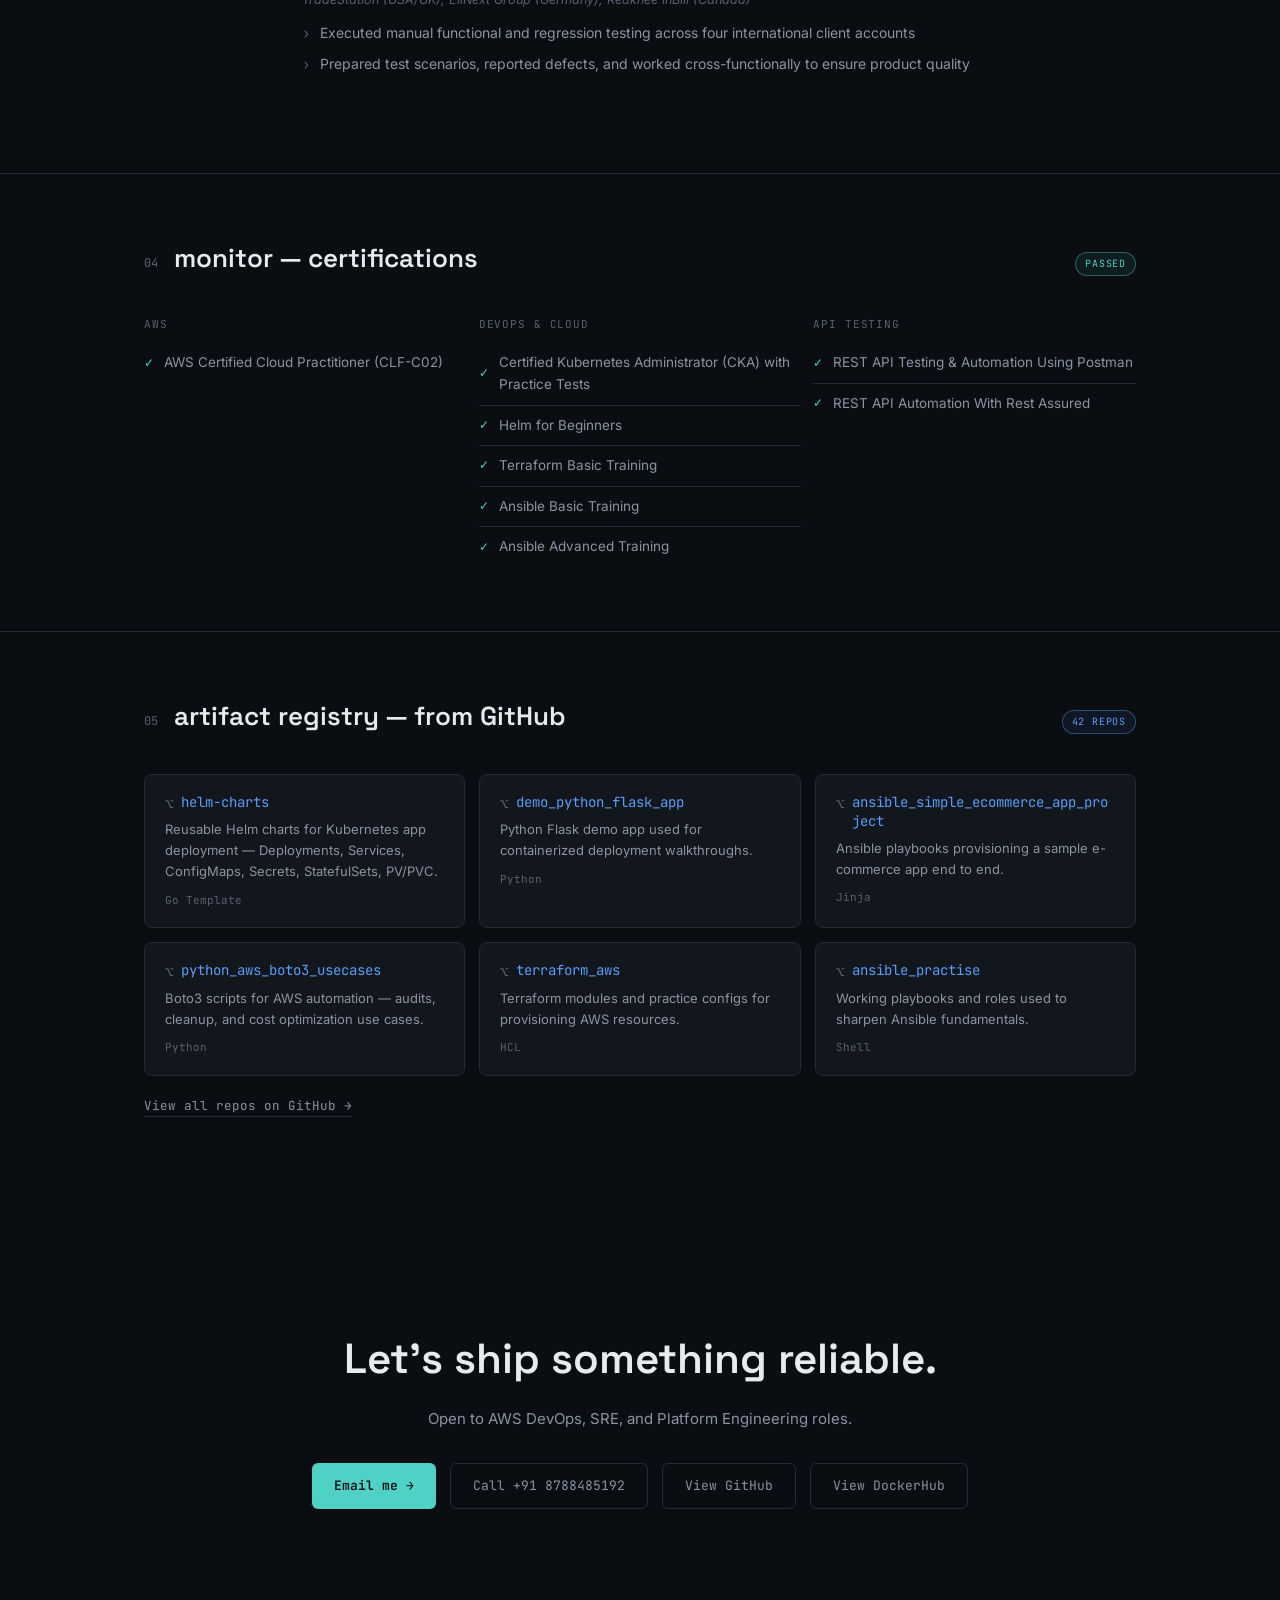
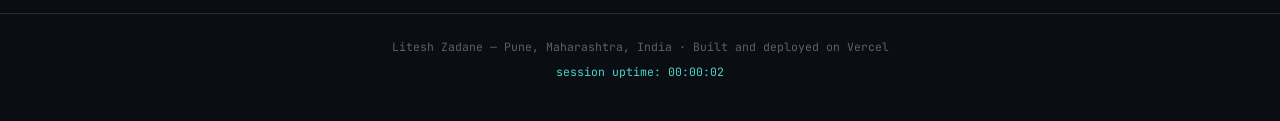
==== commit b998b710: "Added code changes related to github real-time data handling - 22/07/2026" ====
--- a/index.html
+++ b/index.html
@@ -142,6 +142,10 @@
   .stat-num{
     font-family:var(--display);font-size:36px;font-weight:600;color:var(--teal);
   }
+  .stat-num.loading{
+    font-family:var(--mono);font-size:13px;font-weight:500;color:var(--text-faint);
+    letter-spacing:0;
+  }
   .stat-label{
     font-family:var(--mono);font-size:11px;color:var(--text-faint);
     text-transform:uppercase;margin-top:6px;letter-spacing:0.04em;
@@ -341,7 +345,7 @@
         <div class="stat-label">AWS services used</div>
       </div>
       <div>
-        <div class="stat-num" data-target="42" data-suffix="" id="stat4">0</div>
+        <div class="stat-num loading" data-target="40" data-suffix="" id="stat4">Fetching…</div>
         <div class="stat-label">public repos</div>
       </div>
     </div>
